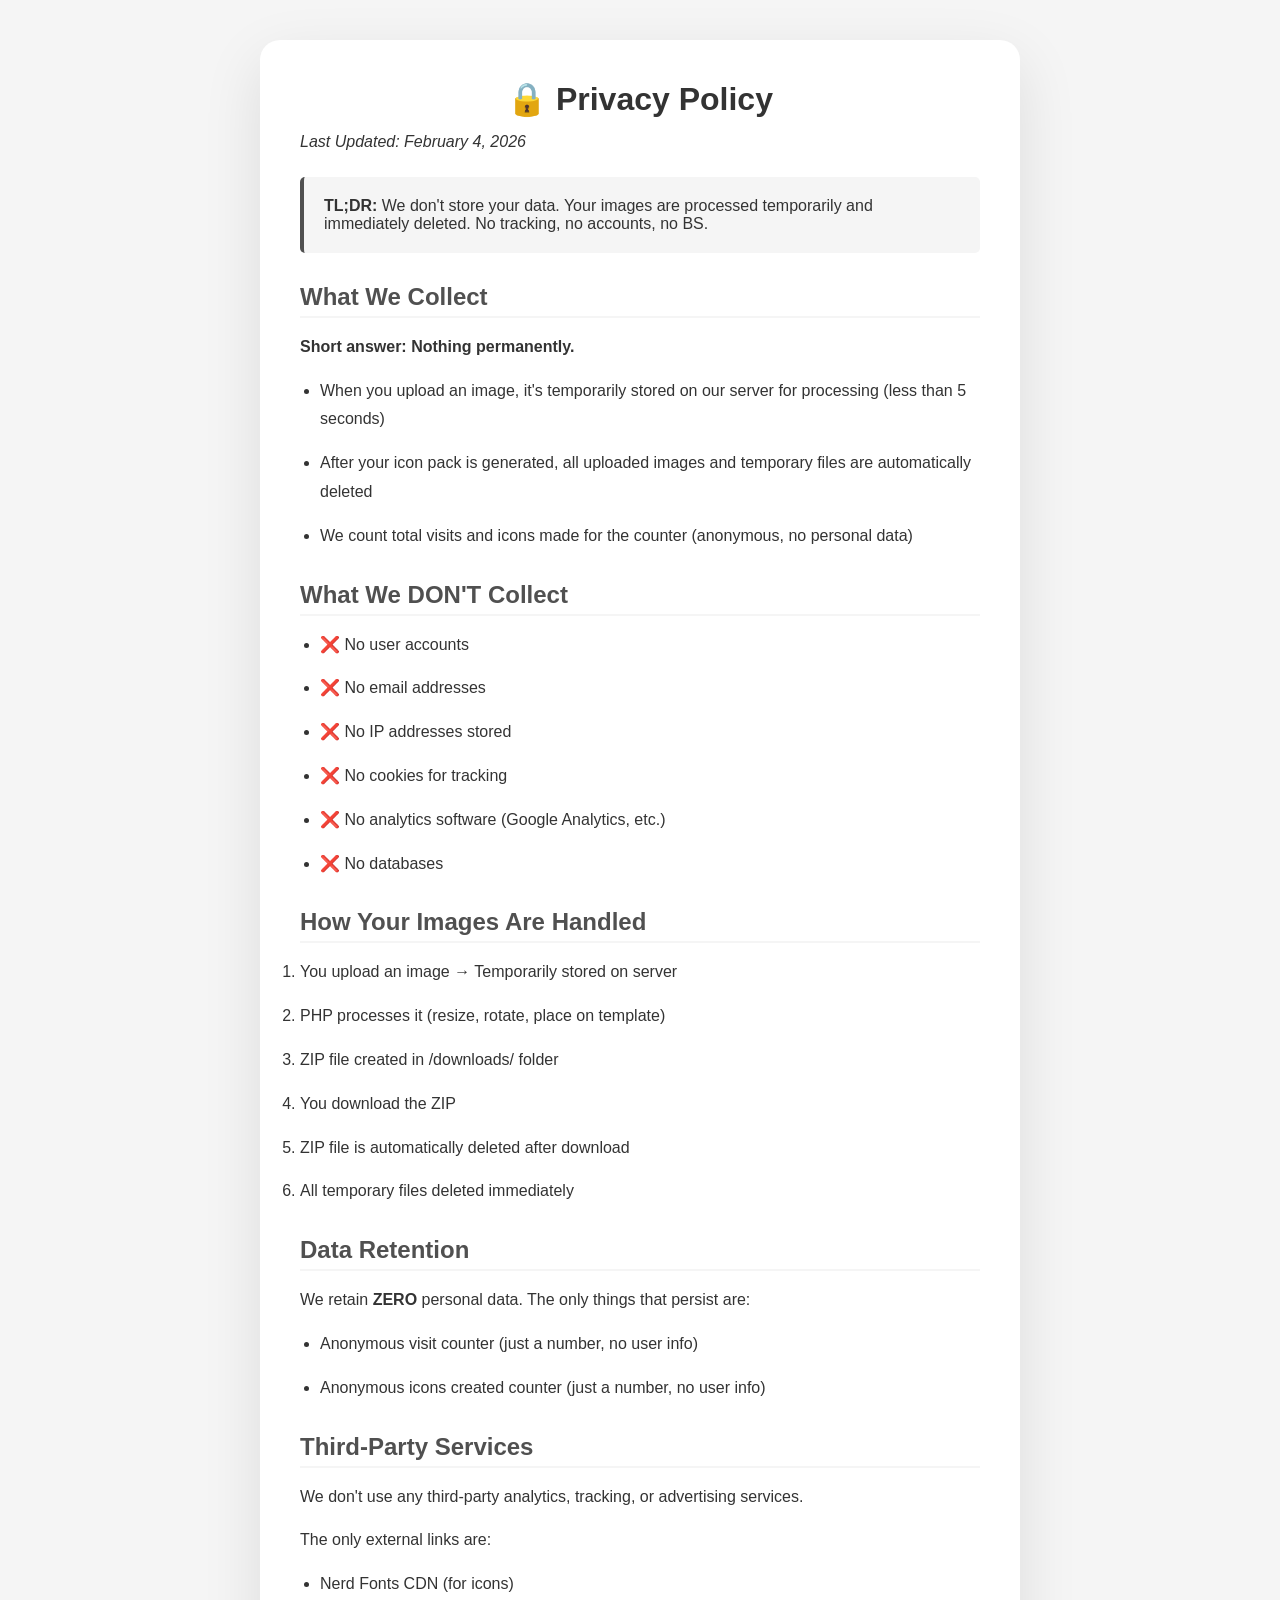
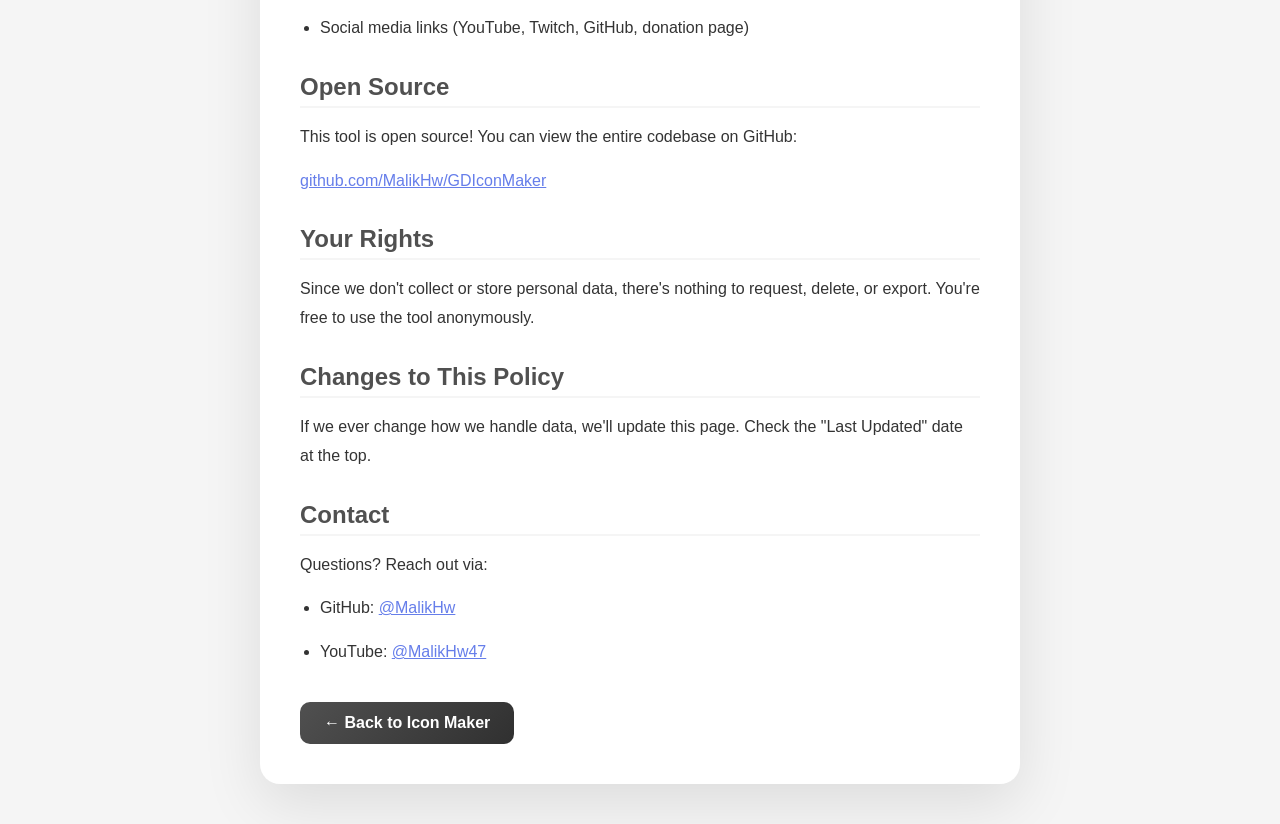
==== privacy.html @ b0028179 "Add files via upload" ====
<!DOCTYPE html>
<html lang="en">
<head>
    <meta charset="UTF-8">
    <meta name="viewport" content="width=device-width, initial-scale=1.0">
    <title>Privacy Policy - GD Custom Icons Maker</title>
    <meta name="robots" content="noindex">
    <link rel="icon" type="image/png" href="pack.png">
    <link rel="stylesheet" href="style.css">
    <style>
        .privacy-container {
            max-width: 800px;
            margin: 0 auto;
            padding: 40px 20px;
        }
        
        .privacy-content {
            background: var(--bg-white);
            padding: 40px;
            border-radius: 20px;
            box-shadow: 0 20px 60px rgba(0, 0, 0, 0.1);
        }
        
        .privacy-content h1 {
            color: var(--text-dark);
            margin-bottom: 10px;
        }
        
        .privacy-content h2 {
            color: var(--primary);
            margin-top: 30px;
            margin-bottom: 15px;
            font-size: 1.5em;
            border-bottom: 2px solid var(--bg-light);
            padding-bottom: 5px;
        }
        
        .privacy-content p, .privacy-content li {
            color: var(--text-dark);
            line-height: 1.8;
            margin-bottom: 15px;
        }
        
        .privacy-content ul {
            margin-left: 20px;
        }
        
        .back-link {
            display: inline-block;
            margin-top: 20px;
            padding: 12px 24px;
            background: linear-gradient(135deg, var(--primary), var(--secondary));
            color: white;
            text-decoration: none;
            border-radius: 10px;
            font-weight: 600;
            transition: all 0.3s ease;
        }
        
        .back-link:hover {
            transform: translateY(-2px);
            box-shadow: 0 10px 25px rgba(0, 0, 0, 0.2);
            background: linear-gradient(135deg, var(--primary-light), var(--primary));
        }
        
        .highlight {
            background: var(--bg-light);
            padding: 20px;
            border-left: 4px solid var(--primary);
            border-radius: 5px;
            margin: 20px 0;
            color: var(--text-dark);
        }

        a {
            color: var(--accent);
            text-decoration: underline;
        }

        a:hover {
            color: var(--primary);
        }
        
        code {
            background: var(--bg-light);
            padding: 2px 8px;
            border-radius: 4px;
            font-family: 'Courier New', monospace;
            font-size: 14px;
            color: var(--primary);
        }
    </style>
</head>
<body>
    <div class="privacy-container">
        <div class="privacy-content">
            <h1>🔒 Privacy Policy</h1>
            <p><em>Last Updated: February 4, 2026</em></p>
            
            <div class="highlight">
                <strong>TL;DR:</strong> We don't store your data. Your images are processed temporarily and immediately deleted. No tracking, no accounts, no BS.
            </div>
            
            <h2>What We Collect</h2>
            <p><strong>Short answer: Nothing permanently.</strong></p>
            <ul>
                <li>When you upload an image, it's temporarily stored on our server for processing (less than 5 seconds)</li>
                <li>After your icon pack is generated, all uploaded images and temporary files are automatically deleted</li>
                <li>We count total visits and icons made for the counter (anonymous, no personal data)</li>
            </ul>
            
            <h2>What We DON'T Collect</h2>
            <ul>
                <li>❌ No user accounts</li>
                <li>❌ No email addresses</li>
                <li>❌ No IP addresses stored</li>
                <li>❌ No cookies for tracking</li>
                <li>❌ No analytics software (Google Analytics, etc.)</li>
                <li>❌ No databases</li>
            </ul>
            
            <h2>How Your Images Are Handled</h2>
            <ol>
                <li>You upload an image → Temporarily stored on server</li>
                <li>PHP processes it (resize, rotate, place on template)</li>
                <li>ZIP file created in /downloads/ folder</li>
                <li>You download the ZIP</li>
                <li>ZIP file is automatically deleted after download</li>
                <li>All temporary files deleted immediately</li>
            </ol>
            
            <h2>Data Retention</h2>
            <p>We retain <strong>ZERO</strong> personal data. The only things that persist are:</p>
            <ul>
                <li>Anonymous visit counter (just a number, no user info)</li>
                <li>Anonymous icons created counter (just a number, no user info)</li>
            </ul>
            
            <h2>Third-Party Services</h2>
            <p>We don't use any third-party analytics, tracking, or advertising services.</p>
            <p>The only external links are:</p>
            <ul>
                <li>Nerd Fonts CDN (for icons)</li>
                <li>Social media links (YouTube, Twitch, GitHub, donation page)</li>
            </ul>
            
            <h2>Open Source</h2>
            <p>This tool is open source! You can view the entire codebase on GitHub:</p>
            <p><a href="https://github.com/MalikHw/GDIconMaker" target="_blank">github.com/MalikHw/GDIconMaker</a></p>
            
            <h2>Your Rights</h2>
            <p>Since we don't collect or store personal data, there's nothing to request, delete, or export. You're free to use the tool anonymously.</p>
            
            <h2>Changes to This Policy</h2>
            <p>If we ever change how we handle data, we'll update this page. Check the "Last Updated" date at the top.</p>
            
            <h2>Contact</h2>
            <p>Questions? Reach out via:</p>
            <ul>
                <li>GitHub: <a href="https://github.com/MalikHw" target="_blank">@MalikHw</a></li>
                <li>YouTube: <a href="https://youtube.com/@MalikHw47" target="_blank">@MalikHw47</a></li>
            </ul>
            
            <a href="index.php" class="back-link">← Back to Icon Maker</a>
        </div>
    </div>
</body>
</html>
---- style.css ----
@import url("https://www.nerdfonts.com/assets/css/webfont.css");

* {
    margin: 0;
    padding: 0;
    box-sizing: border-box;
}

:root {
    color-scheme: light dark;
    --primary: #505050;
    --primary-light: #707070;
    --secondary: #303030;
    --accent: #667eea;
    --bg-light: #f5f5f5;
    --bg-white: #ffffff;
    --text-dark: #333;
    --text-light: #666;
}

@media (prefers-color-scheme: dark) {
    :root {
        --primary: #404040;
        --primary-light: #606060;
        --secondary: #202020;
        --bg-light: #1a1a1a;
        --bg-white: #252525;
        --text-dark: #e0e0e0;
        --text-light: #999;
    }
}

body {
    font-family: 'Segoe UI', Tahoma, Geneva, Verdana, sans-serif;
    background: var(--bg-light);
    min-height: 100vh;
    padding: 0;
    margin: 0;
}

@media (prefers-color-scheme: dark) {
    body {
        background: #111;
    }
}

.milestone-bar {
    position: fixed;
    top: 0;
    left: 0;
    right: 0;
    background: linear-gradient(135deg, #ffd700, #ffed4e);
    color: #000;
    text-align: center;
    padding: 15px 20px;
    font-size: 22px;
    font-weight: 700;
    z-index: 99999;
    box-shadow: 0 4px 15px rgba(0,0,0,0.3);
    animation: milestoneSlide 0.5s ease;
}

@keyframes milestoneSlide {
    from { transform: translateY(-100%); }
    to { transform: translateY(0); }
}

@media (max-width: 768px) {
    body {
        background-attachment: scroll;
    }
}

.extension-buttons-pc {
    position: fixed;
    top: 10px;
    left: 50%;
    transform: translateX(-50%);
    z-index: 9998;
    background: var(--bg-white);
    padding: 10px 20px;
    border-radius: 50px;
    box-shadow: 0 4px 15px rgba(0,0,0,0.2);
    display: none;
}

@media (min-width: 769px) {
    .extension-buttons-pc {
        display: block;
    }
}

.ext-btn-container {
    display: flex;
    align-items: center;
    gap: 10px;
}

.ext-label {
    font-size: 13px;
    font-weight: 600;
    color: var(--text-dark);
}

.ext-btn {
    display: inline-flex;
    align-items: center;
    gap: 5px;
    padding: 6px 14px;
    background: var(--accent);
    color: white;
    text-decoration: none;
    border-radius: 20px;
    font-size: 12px;
    font-weight: 600;
    transition: all 0.3s ease;
}

.ext-btn:hover {
    transform: translateY(-2px);
    box-shadow: 0 4px 12px rgba(102,126,234,0.4);
}

.shortcuts-help {
    position: fixed;
    bottom: 20px;
    right: 20px;
    z-index: 9997;
}

.shortcuts-icon {
    display: flex;
    align-items: center;
    justify-content: center;
    width: 40px;
    height: 40px;
    background: var(--accent);
    color: white;
    border-radius: 50%;
    font-size: 20px;
    font-weight: 700;
    cursor: help;
    box-shadow: 0 4px 15px rgba(102,126,234,0.4);
    transition: all 0.3s ease;
}

.shortcuts-icon:hover {
    transform: scale(1.1);
}

.shortcuts-icon:hover + .shortcuts-tooltip {
    opacity: 1;
    visibility: visible;
    transform: translateY(-10px);
}

.shortcuts-tooltip {
    position: absolute;
    bottom: 50px;
    right: 0;
    background: var(--bg-white);
    padding: 15px;
    border-radius: 10px;
    box-shadow: 0 10px 40px rgba(0,0,0,0.2);
    min-width: 200px;
    opacity: 0;
    visibility: hidden;
    transition: all 0.3s ease;
}

.shortcuts-tooltip strong {
    display: block;
    margin-bottom: 10px;
    color: var(--text-dark);
    font-size: 14px;
}

.shortcuts-tooltip ul {
    list-style: none;
}

.shortcuts-tooltip li {
    padding: 5px 0;
    font-size: 13px;
    color: var(--text-light);
    display: flex;
    align-items: center;
    gap: 10px;
}

.shortcuts-tooltip kbd {
    background: var(--bg-light);
    padding: 2px 8px;
    border-radius: 4px;
    font-family: monospace;
    font-size: 12px;
    color: var(--primary);
    border: 1px solid var(--text-light);
}

.gif-controls {
    margin-top: 15px;
    padding: 15px;
    background: var(--bg-light);
    border-radius: 8px;
}

.gif-controls label {
    display: flex;
    align-items: center;
    gap: 10px;
    font-size: 14px;
    color: var(--text-dark);
    font-weight: 600;
}

.gif-controls input[type="number"] {
    width: 80px;
    padding: 6px 10px;
    border: 2px solid var(--primary);
    border-radius: 6px;
    font-size: 14px;
    font-weight: 600;
}

.gif-warning {
    margin-top: 10px;
    padding: 10px;
    background: #fff3cd;
    border: 2px solid #ffc107;
    border-radius: 6px;
    font-size: 12px;
    color: #856404;
    text-align: center;
}

.gif-badge {
    position: absolute;
    top: 5px;
    right: 5px;
    background: #28a745;
    color: white;
    padding: 2px 8px;
    border-radius: 4px;
    font-size: 10px;
    font-weight: 700;
}

.miku-banner {
    position: fixed;
    top: 50%;
    left: 50%;
    transform: translate(-50%, -50%);
    background: linear-gradient(135deg, #39c5bb, #5eaee5);
    padding: 40px 60px;
    border-radius: 20px;
    box-shadow: 0 20px 60px rgba(0,0,0,0.3);
    z-index: 99999;
    animation: mikuPulse 1s infinite;
}

.miku-banner h1 {
    color: white;
    font-size: 48px;
    text-shadow: 0 2px 10px rgba(0,0,0,0.3);
}

@keyframes mikuPulse {
    0%, 100% { transform: translate(-50%, -50%) scale(1); }
    50% { transform: translate(-50%, -50%) scale(1.05); }
}

.stats-outside {
    position: fixed;
    top: 70px;
    right: 20px;
    display: flex;
    gap: 10px;
    z-index: 9999;
}

.stat-box {
    display: flex;
    flex-direction: column;
    align-items: center;
    padding: 12px 18px;
    background: var(--primary);
    border-radius: 12px;
    color: white;
    min-width: 85px;
    backdrop-filter: blur(5px);
    box-shadow: 0 4px 15px rgba(0, 0, 0, 0.2);
}

.stat-box i {
    font-size: 22px;
    margin-bottom: 6px;
}

.stat-box span {
    font-size: 20px;
    font-weight: 700;
}

.stat-box small {
    font-size: 11px;
    opacity: 0.9;
    text-transform: lowercase;
}

.main-layout {
    display: grid;
    grid-template-columns: 1.2fr 0.8fr;
    grid-template-rows: auto 1fr;
    gap: 20px;
    padding: 20px;
    max-width: 1600px;
    margin: 0 auto;
    min-height: 100vh;
}

.main-container {
    grid-column: 1;
    grid-row: 1 / 3;
    background: var(--bg-white);
    border-radius: 20px;
    padding: 40px;
    box-shadow: 0 10px 40px rgba(0, 0, 0, 0.1);
    margin-top: 60px;
}

.youtube-container {
    grid-column: 2;
    grid-row: 1;
    background: var(--bg-white);
    border-radius: 20px;
    padding: 20px;
    box-shadow: 0 10px 40px rgba(0, 0, 0, 0.1);
    margin-top: 60px;
    min-height: 300px;
}

.changelog-container {
    grid-column: 2;
    grid-row: 2;
    background: var(--bg-white);
    border-radius: 20px;
    padding: 20px;
    box-shadow: 0 10px 40px rgba(0, 0, 0, 0.1);
    max-height: calc(100vh - 400px);
    overflow: hidden;
    display: flex;
    flex-direction: column;
}

.changelog-container h3 {
    color: var(--text-dark);
    margin-bottom: 15px;
    font-size: 18px;
}

.changelog-container iframe {
    flex: 1;
    border: none;
    border-radius: 10px;
    background: var(--bg-light);
}

.youtube-container h3 {
    color: var(--text-dark);
    margin-bottom: 15px;
    font-size: 18px;
}

.youtube-container iframe {
    width: 100%;
    height: 250px;
    border-radius: 10px;
}

.youtube-placeholder {
    background: var(--bg-light);
    border-radius: 10px;
    padding: 30px;
    text-align: center;
    min-height: 250px;
    display: flex;
    flex-direction: column;
    justify-content: center;
    align-items: center;
}

.youtube-placeholder i {
    font-size: 24px;
    color: var(--primary);
    margin-bottom: 10px;
}

.youtube-placeholder p {
    color: var(--text-light);
    margin-bottom: 15px;
    line-height: 1.6;
}

.youtube-placeholder a {
    display: inline-block;
    padding: 12px 24px;
    background: var(--accent);
    color: white;
    text-decoration: none;
    border-radius: 8px;
    font-weight: 600;
    transition: all 0.3s ease;
}

.youtube-placeholder a:hover {
    transform: translateY(-2px);
    box-shadow: 0 5px 15px rgba(102, 126, 234, 0.4);
}

h1 {
    text-align: center;
    margin-bottom: 10px;
}

.logo {
    max-width: 100%;
    height: auto;
}

.subtitle {
    text-align: center;
    color: var(--text-light);
    margin-bottom: 30px;
    font-size: 15px;
}

.tutorial-dropdown {
    margin-bottom: 30px;
    border: 2px solid var(--bg-light);
    border-radius: 10px;
    overflow: hidden;
}

.tutorial-toggle {
    width: 100%;
    padding: 15px 20px;
    background: linear-gradient(135deg, var(--primary) 0%, var(--secondary) 100%);
    color: white;
    border: none;
    font-size: 16px;
    font-weight: 700;
    cursor: pointer;
    display: flex;
    justify-content: space-between;
    align-items: center;
    transition: all 0.3s ease;
}

.tutorial-toggle:hover {
    background: linear-gradient(135deg, var(--primary-light) 0%, var(--primary) 100%);
}

.tutorial-arrow {
    transition: transform 0.3s ease;
}

.tutorial-toggle.active .tutorial-arrow {
    transform: rotate(180deg);
}

.tutorial-content {
    max-height: 0;
    overflow: hidden;
    transition: max-height 0.4s ease;
    background: var(--bg-light);
}

.tutorial-content.active {
    max-height: 2000px;
}

.tutorial-section {
    padding: 20px 25px;
    border-bottom: 1px solid rgba(0,0,0,0.1);
}

.tutorial-section:last-child {
    border-bottom: none;
}

.tutorial-section.alternate {
    background: rgba(255, 243, 205, 0.3);
}

.tutorial-section h3 {
    color: var(--primary);
    margin-bottom: 15px;
    font-size: 18px;
}

.tutorial-section.alternate h3 {
    color: #856404;
}

.tutorial-section ol {
    margin-left: 20px;
    line-height: 1.8;
}

.tutorial-section ol li {
    margin-bottom: 8px;
    color: var(--text-dark);
}

.tutorial-section code {
    background: rgba(80, 80, 80, 0.1);
    padding: 2px 8px;
    border-radius: 4px;
    font-family: 'Courier New', monospace;
    font-size: 14px;
    color: var(--primary);
}

.tutorial-section a {
    color: var(--accent);
    font-weight: 600;
    text-decoration: none;
}

.tutorial-section a:hover {
    text-decoration: underline;
}

.upload-section {
    margin-bottom: 25px;
}

.upload-label {
    display: flex;
    flex-direction: column;
    align-items: center;
    padding: 40px;
    border: 3px dashed var(--primary);
    border-radius: 15px;
    cursor: pointer;
    transition: all 0.3s ease;
    background: var(--bg-light);
    position: relative;
}

.upload-label:hover, .upload-label.dragover {
    border-color: var(--secondary);
    background: rgba(80, 80, 80, 0.05);
}

.upload-icon {
    font-size: 3em;
    margin-bottom: 10px;
    color: var(--primary);
}

input[type="file"] {
    position: absolute;
    width: 100%;
    height: 100%;
    opacity: 0;
    cursor: pointer;
}

.image-preview {
    margin-top: 20px;
    text-align: center;
    display: flex;
    flex-wrap: wrap;
    gap: 10px;
    justify-content: center;
}

.image-preview .preview-item {
    position: relative;
    display: inline-block;
}

.image-preview img {
    max-width: 100px;
    max-height: 100px;
    border-radius: 10px;
    box-shadow: 0 5px 15px rgba(0, 0, 0, 0.1);
}

.image-preview .remove-image {
    position: absolute;
    top: -8px;
    right: -8px;
    background: #dc3545;
    color: white;
    border-radius: 50%;
    width: 24px;
    height: 24px;
    display: flex;
    align-items: center;
    justify-content: center;
    cursor: pointer;
    font-weight: bold;
    border: 2px solid white;
}

.image-preview .remove-image:hover {
    background: #c92a2a;
}

.image-preview .icon-number {
    width: 100%;
    margin-top: 5px;
    padding: 4px;
    text-align: center;
    border: 2px solid var(--bg-light);
    border-radius: 5px;
    font-size: 12px;
    font-weight: 600;
    background: var(--bg-white);
    color: var(--text-dark);
}

.image-preview .icon-number:focus {
    outline: none;
    border-color: var(--primary);
}

.pack-icon-upload {
    display: flex;
    gap: 15px;
    align-items: center;
}

.pack-icon-upload input[type="file"] {
    display: none;
}

.pack-icon-label {
    display: inline-flex;
    align-items: center;
    gap: 8px;
    padding: 10px 20px;
    background: var(--bg-light);
    color: var(--text-dark);
    border-radius: 8px;
    cursor: pointer;
    font-size: 14px;
    transition: all 0.3s ease;
    border: 2px solid var(--bg-light);
}

.pack-icon-label:hover {
    background: var(--primary);
    color: white;
    border-color: var(--primary);
}

#packIconPreview {
    position: relative;
    display: inline-block;
}

#packIconPreview img {
    width: 80px;
    height: 80px;
    border-radius: 8px;
    border: 2px solid var(--primary);
    object-fit: cover;
}

.remove-pack-icon {
    position: absolute;
    top: -8px;
    right: -8px;
    background: #dc3545;
    color: white;
    border-radius: 50%;
    width: 24px;
    height: 24px;
    display: flex;
    align-items: center;
    justify-content: center;
    cursor: pointer;
    font-weight: bold;
    border: 2px solid white;
    font-size: 16px;
    line-height: 1;
    padding: 0;
}

.remove-pack-icon:hover {
    background: #c92a2a;
}

.ball-options {
    display: flex;
    gap: 20px;
    flex-wrap: wrap;
}

.ball-checkbox {
    display: flex;
    align-items: center;
    gap: 8px;
    cursor: pointer;
    font-size: 14px;
    color: var(--text-dark);
}

.ball-checkbox input[type="checkbox"] {
    width: 18px;
    height: 18px;
    cursor: pointer;
}

.ball-checkbox span {
    user-select: none;
}

.crop-modal {
    position: fixed;
    inset: 0;
    background: rgba(0, 0, 0, 0.75);
    backdrop-filter: blur(3px);
    -webkit-backdrop-filter: blur(3px);
    display: none;
    justify-content: center;
    align-items: center;
    z-index: 10000;
    opacity: 0;
    transition: opacity 0.3s ease;
}

.crop-modal.active {
    display: flex;
    opacity: 1;
}

.crop-modal-content {
    background: var(--bg-white);
    border-radius: 20px;
    padding: 30px;
    max-width: 90vw;
    max-height: 90vh;
    overflow: auto;
    box-shadow: 0 20px 60px rgba(0, 0, 0, 0.5);
}

.crop-header {
    display: flex;
    justify-content: space-between;
    align-items: center;
    margin-bottom: 20px;
}

.crop-header h3 {
    color: var(--text-dark);
    font-size: 20px;
}

.crop-progress {
    color: var(--text-light);
    font-size: 14px;
}

.crop-container {
    display: flex;
    gap: 30px;
    align-items: flex-start;
}

.crop-canvas-wrapper {
    flex: 1;
    text-align: center;
}

#cropCanvas {
    max-width: 100%;
    max-height: 60vh;
    border: 2px solid var(--primary);
    border-radius: 8px;
    cursor: crosshair;
    touch-action: none;
}

.crop-tip {
    margin-top: 15px;
    padding: 10px;
    background: var(--bg-light);
    border-radius: 8px;
    font-size: 12px;
    color: var(--text-light);
    text-align: center;
}

.crop-controls {
    margin-top: 20px;
    display: flex;
    gap: 10px;
    justify-content: center;
    flex-wrap: wrap;
}

.crop-btn {
    padding: 12px 30px;
    border: none;
    border-radius: 8px;
    font-weight: 600;
    cursor: pointer;
    transition: all 0.3s ease;
    font-size: 16px;
}

.crop-btn:disabled {
    opacity: 0.4;
    cursor: not-allowed;
}

.crop-btn.primary {
    background: var(--accent);
    color: white;
}

.crop-btn.primary:hover:not(:disabled) {
    transform: translateY(-2px);
    box-shadow: 0 5px 15px rgba(102, 126, 234, 0.4);
}

.crop-btn.accent {
    background: #28a745;
    color: white;
}

.crop-btn.accent:hover {
    background: #218838;
    transform: translateY(-2px);
}

.crop-btn.secondary {
    background: var(--primary);
    color: white;
}

.crop-btn.secondary:hover {
    background: var(--primary-light);
    transform: translateY(-2px);
}

.crop-btn.reset {
    background: #6c757d;
    color: white;
}

.crop-btn.reset:hover {
    background: #5a6268;
}

.crop-btn.undo, .crop-btn.redo {
    background: #17a2b8;
    color: white;
}

.crop-btn.undo:hover:not(:disabled), .crop-btn.redo:hover:not(:disabled) {
    background: #138496;
}

.form-group {
    margin-bottom: 20px;
}

.form-group label {
    display: block;
    margin-bottom: 8px;
    color: var(--text-dark);
    font-weight: 600;
    font-size: 14px;
}

.form-group label i {
    color: var(--primary);
    margin-right: 5px;
}

.form-group input {
    width: 100%;
    padding: 12px 15px;
    border: 2px solid var(--bg-light);
    border-radius: 8px;
    font-size: 16px;
    transition: border-color 0.3s ease;
    background: var(--bg-white);
    color: var(--text-dark);
}

.form-group input:focus {
    outline: none;
    border-color: var(--primary);
}

.submit-btn {
    width: 100%;
    padding: 15px;
    background: var(--accent);
    color: white;
    border: none;
    border-radius: 10px;
    font-size: 18px;
    font-weight: 600;
    cursor: pointer;
    transition: transform 0.2s ease, box-shadow 0.2s ease;
}

.submit-btn:hover {
    transform: translateY(-2px);
    box-shadow: 0 10px 25px rgba(102, 126, 234, 0.4);
}

.submit-btn:active {
    transform: translateY(0);
}

.submit-btn:disabled {
    opacity: 0.6;
    cursor: not-allowed;
}

.nf-spin {
    animation: spin 1s linear infinite;
}

@keyframes spin {
    from { transform: rotate(0deg); }
    to { transform: rotate(360deg); }
}

.result {
    margin-top: 25px;
    padding: 20px;
    border-radius: 10px;
    text-align: center;
}

.result.success {
    background: #d4edda;
    color: #155724;
    border: 2px solid #c3e6cb;
}

.result.error {
    background: #f8d7da;
    color: #721c24;
    border: 2px solid #f5c6cb;
}

.result.warning {
    background: #fff3cd;
    color: #856404;
    border: 2px solid #ffeeba;
}

.footer {
    margin-top: 40px;
    padding-top: 20px;
    border-top: 2px solid var(--bg-light);
    text-align: center;
}

.footer p {
    color: var(--text-light);
    margin-bottom: 15px;
    font-size: 14px;
}

.footer strong {
    color: var(--primary);
}

.social-links {
    display: flex;
    justify-content: center;
    gap: 15px;
    flex-wrap: wrap;
}

.social-links a {
    display: inline-flex;
    align-items: center;
    gap: 5px;
    padding: 8px 15px;
    background: var(--bg-light);
    color: var(--text-dark);
    text-decoration: none;
    border-radius: 20px;
    font-size: 14px;
    transition: all 0.3s ease;
}

.social-links a:hover {
    transform: translateY(-2px);
    box-shadow: 0 5px 15px rgba(0, 0, 0, 0.1);
}

.social-links a.donate-link {
    background: linear-gradient(135deg, #ff6b6b, #ee5a6f);
    color: white;
    font-weight: 600;
    cursor: pointer;
}

.social-links a.donate-link:hover {
    background: linear-gradient(135deg, #ee5a6f, #c92a2a);
}

.footer-links {
    margin-top: 15px;
    display: flex;
    justify-content: center;
    gap: 20px;
    flex-wrap: wrap;
}

.footer-links a {
    color: var(--accent);
    text-decoration: none;
    font-size: 13px;
    display: flex;
    align-items: center;
    gap: 5px;
    transition: all 0.3s ease;
}

.footer-links a:hover {
    color: var(--primary);
    text-decoration: underline;
}

.modal-overlay {
    position: fixed;
    inset: 0;
    background: rgba(0, 0, 0, 0.65);
    backdrop-filter: blur(3px);
    -webkit-backdrop-filter: blur(3px);
    display: flex;
    justify-content: center;
    align-items: center;
    z-index: 9999;
    opacity: 0;
    pointer-events: none;
    transition: opacity 0.3s ease;
    padding: 20px;
    overflow-y: auto;
}

.modal-overlay.active {
    opacity: 1;
    pointer-events: auto;
}

.modal {
    background: var(--bg-white);
    border-radius: 20px;
    max-width: 500px;
    width: 100%;
    box-shadow: 0 20px 60px rgba(0, 0, 0, 0.5);
    transform: scale(0.92) translateY(16px);
    opacity: 0;
    transition: transform 0.3s cubic-bezier(0.34, 1.56, 0.64, 1),
                opacity  0.3s ease;
    max-height: calc(100vh - 40px);
    overflow-y: auto;
    margin: auto;
}

.modal-overlay.active .modal {
    transform: scale(1) translateY(0);
    opacity: 1;
}

.modal-content {
    padding: 40px;
    position: relative;
}

.modal-header {
    text-align: center;
    margin-bottom: 20px;
}

.modal-header h2 {
    color: var(--text-dark);
    margin-top: 15px;
    font-size: 24px;
}

.modal-sub {
    color: var(--text-light);
    font-size: 13px;
    margin-top: 6px;
    text-align: center;
}

.modal-body {
    text-align: center;
}

.modal-buttons {
    display: flex;
    flex-direction: column;
    gap: 12px;
    margin-top: 20px;
}

.modal-close-x {
    position: absolute;
    top: 14px;
    right: 16px;
    background: none;
    border: none;
    color: var(--text-light);
    font-size: 20px;
    cursor: pointer;
    line-height: 1;
    padding: 4px 8px;
    border-radius: 6px;
    transition: color 0.15s, background 0.15s;
    display: flex;
    align-items: center;
    justify-content: center;
}

.modal-close-x:hover {
    color: #e74c3c;
    background: rgba(231, 76, 60, 0.1);
}

.modal-btn {
    padding: 15px 30px;
    border: none;
    border-radius: 10px;
    font-size: 16px;
    font-weight: 600;
    cursor: pointer;
    transition: all 0.3s ease;
    text-decoration: none;
    display: flex;
    align-items: center;
    justify-content: center;
    gap: 8px;
}

.modal-btn.donate-btn {
    background: linear-gradient(135deg, #ff6b6b, #ee5a6f);
    color: white;
}

.modal-btn.donate-btn:hover {
    background: linear-gradient(135deg, #ee5a6f, #c92a2a);
    transform: translateY(-2px);
    box-shadow: 0 10px 25px rgba(255, 107, 107, 0.4);
}

.modal-btn.download-btn,
.modal-btn.copy-btn {
    background: var(--accent);
    color: white;
}

.modal-btn.download-btn:hover,
.modal-btn.copy-btn:hover {
    background: var(--primary);
    transform: translateY(-2px);
    box-shadow: 0 10px 25px rgba(80, 80, 80, 0.4);
}

.modal-btn.close-btn {
    background: #6c757d;
    color: white;
}

.modal-btn.close-btn:hover {
    background: #5a6268;
    transform: translateY(-2px);
    box-shadow: 0 10px 25px rgba(108, 117, 125, 0.4);
}

.share-text-box {
    background: var(--bg-light);
    border: 2px solid rgba(0,0,0,0.1);
    border-radius: 10px;
    padding: 15px;
    margin: 15px 0;
}

.share-text-box textarea {
    width: 100%;
    min-height: 120px;
    border: none;
    background: transparent;
    font-family: 'Segoe UI', sans-serif;
    font-size: 14px;
    color: var(--text-dark);
    resize: vertical;
    outline: none;
}

.donate-modal {
    max-width: 420px;
}

.donate-modal .modal-content {
    padding: 32px 28px 24px;
}

.donate-modal .modal-header i {
    font-size: 40px;
}

.dd-btn-row {
    display: flex;
    flex-direction: column;
    gap: 10px;
    margin-bottom: 20px;
    text-align: left;
}

.dd-link-btn {
    display: flex;
    align-items: center;
    gap: 12px;
    background: var(--bg-light);
    border: 1.5px solid transparent;
    border-radius: 10px;
    padding: 13px 16px;
    color: var(--text-dark);
    text-decoration: none;
    font-size: 14px;
    font-weight: 600;
    cursor: pointer;
    transition: border-color 0.15s, background 0.15s, transform 0.12s, color 0.15s;
}

.dd-link-btn:hover {
    border-color: var(--accent);
    background: rgba(102, 126, 234, 0.08);
    color: var(--accent);
    transform: translateX(4px);
}

.dd-link-btn .dd-icon {
    font-size: 20px;
    flex-shrink: 0;
    width: 26px;
    text-align: center;
}

.dd-link-btn .dd-label {
    flex: 1;
    line-height: 1.3;
}

.dd-link-btn .dd-sub {
    font-size: 11px;
    font-weight: 400;
    color: var(--text-light);
    display: block;
    margin-top: 2px;
}

.dd-link-btn:hover .dd-sub {
    opacity: 0.75;
}

.dd-link-btn .dd-arrow {
    font-size: 12px;
    opacity: 0.4;
    flex-shrink: 0;
}

.dd-kofi-wrap {
    border-top: 1px solid rgba(128,128,128,0.15);
    padding-top: 16px;
    display: flex;
    justify-content: center;
}

.icon-request-card {
    margin-top: 30px;
    padding: 30px;
    background: var(--bg-light);
    border-radius: 15px;
    text-align: center;
    border: 2px solid rgba(102, 126, 234, 0.2);
}

.icon-request-content h3 {
    color: var(--text-dark);
    margin: 15px 0 10px;
    font-size: 20px;
}

.icon-request-content p {
    color: var(--text-light);
    margin-bottom: 20px;
    line-height: 1.6;
}

.icon-request-btn {
    display: inline-flex;
    align-items: center;
    gap: 8px;
    padding: 12px 24px;
    background: var(--accent);
    color: white;
    text-decoration: none;
    border-radius: 8px;
    font-weight: 600;
    font-size: 14px;
    transition: all 0.3s ease;
}

.icon-request-btn:hover {
    transform: translateY(-2px);
    box-shadow: 0 5px 15px rgba(102, 126, 234, 0.4);
}

@media (max-width: 1200px) {
    .main-layout {
        grid-template-columns: 1fr;
        grid-template-rows: auto auto auto;
    }

    .main-container {
        grid-column: 1;
        grid-row: 2;
        margin-top: 20px;
    }

    .youtube-container {
        grid-column: 1;
        grid-row: 1;
        margin-top: 80px;
    }

    .changelog-container {
        grid-column: 1;
        grid-row: 3;
        max-height: 400px;
    }

    .stats-outside {
        position: static;
        justify-content: center;
        padding: 20px 0;
    }
}

@media (max-width: 768px) {
    .main-layout {
        padding: 10px;
        gap: 15px;
    }

    .main-container,
    .youtube-container,
    .changelog-container {
        padding: 20px;
    }

    h1 {
        font-size: 1.5em;
    }

    .crop-container {
        flex-direction: column;
    }

    .pack-icon-upload {
        flex-direction: column;
        align-items: flex-start;
    }

    .pack-icon-label {
        width: 100%;
        justify-content: center;
    }

    .ball-options {
        flex-direction: column;
        gap: 10px;
    }

    .image-preview .icon-number {
        font-size: 11px;
        padding: 3px;
    }

    .social-links {
        flex-direction: column;
        align-items: stretch;
    }

    .social-links a {
        justify-content: center;
    }

    .modal-content {
        padding: 25px;
    }

    .modal-header h2 {
        font-size: 20px;
    }

    .crop-controls {
        gap: 5px;
    }

    .crop-btn {
        padding: 10px 15px;
        font-size: 14px;
    }

    .shortcuts-help {
        bottom: 80px;
    }

    .donate-modal .modal-content {
        padding: 24px 16px 18px;
    }
}
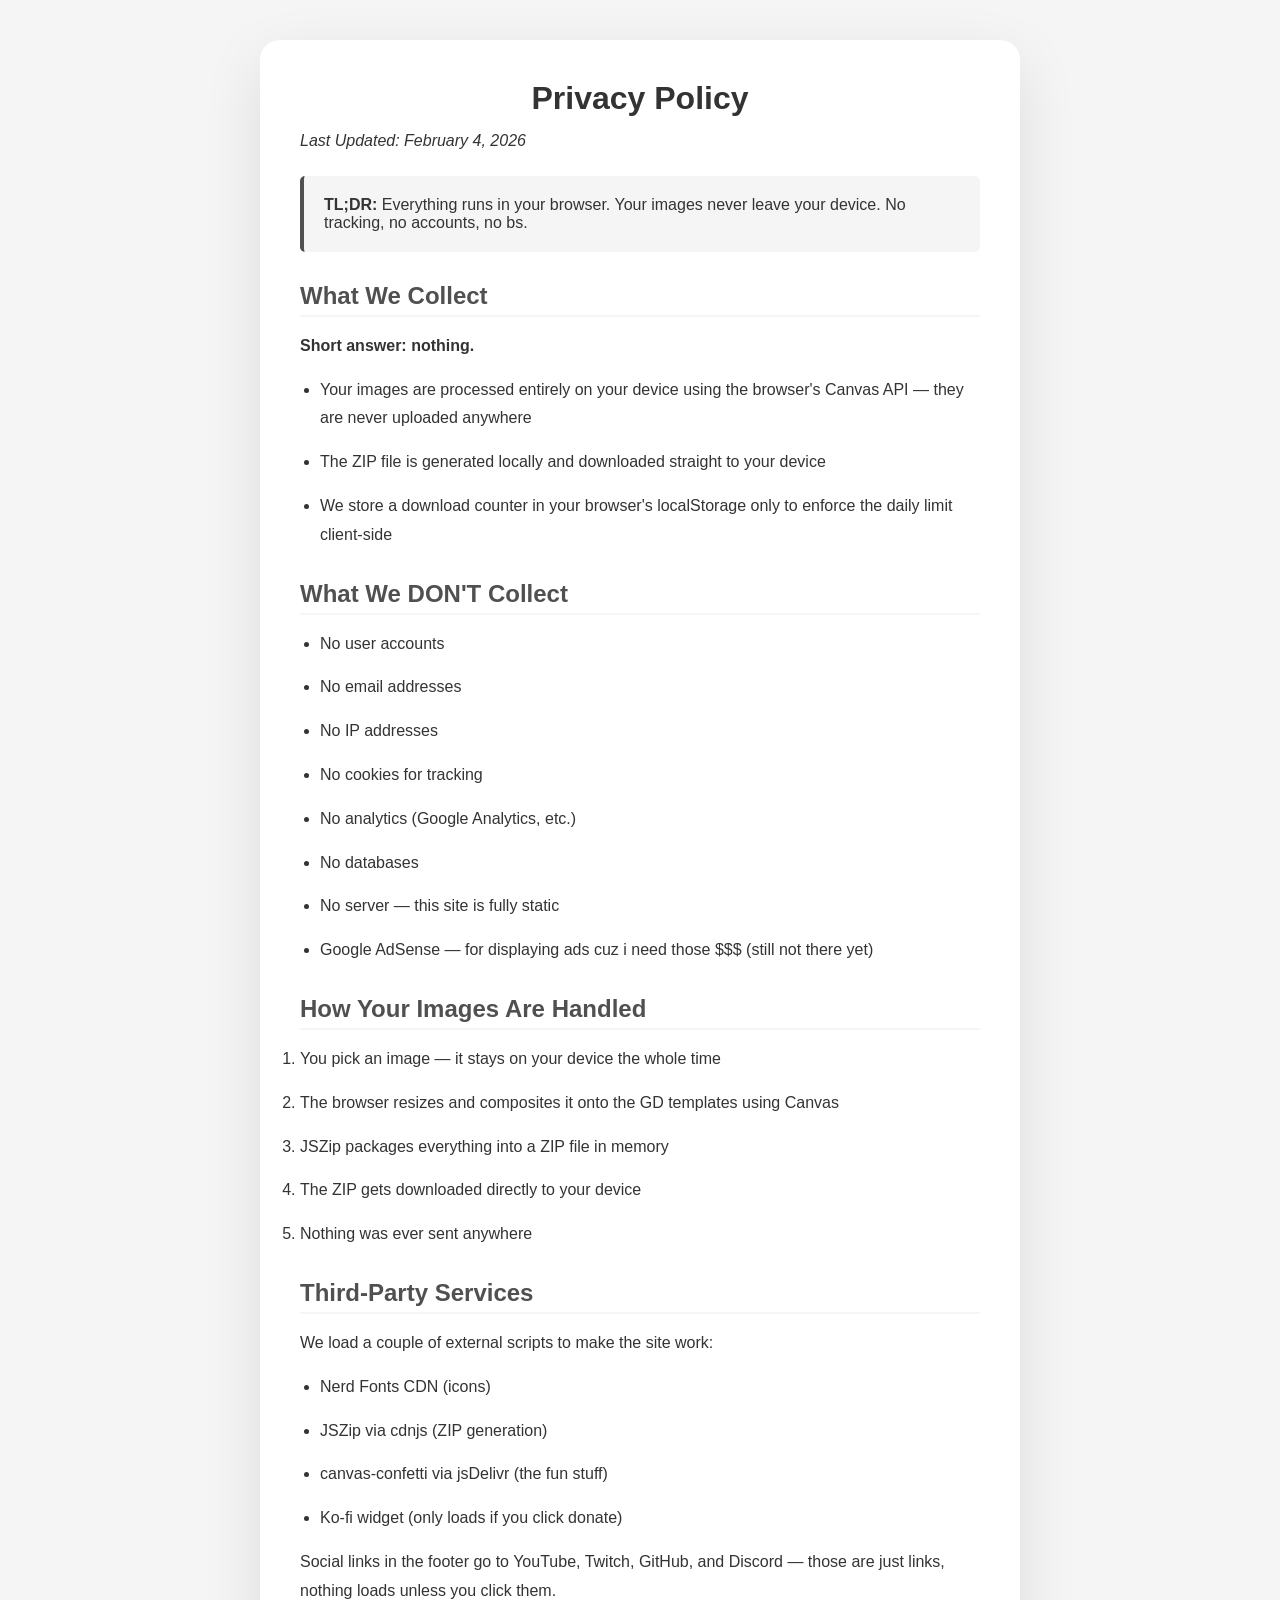
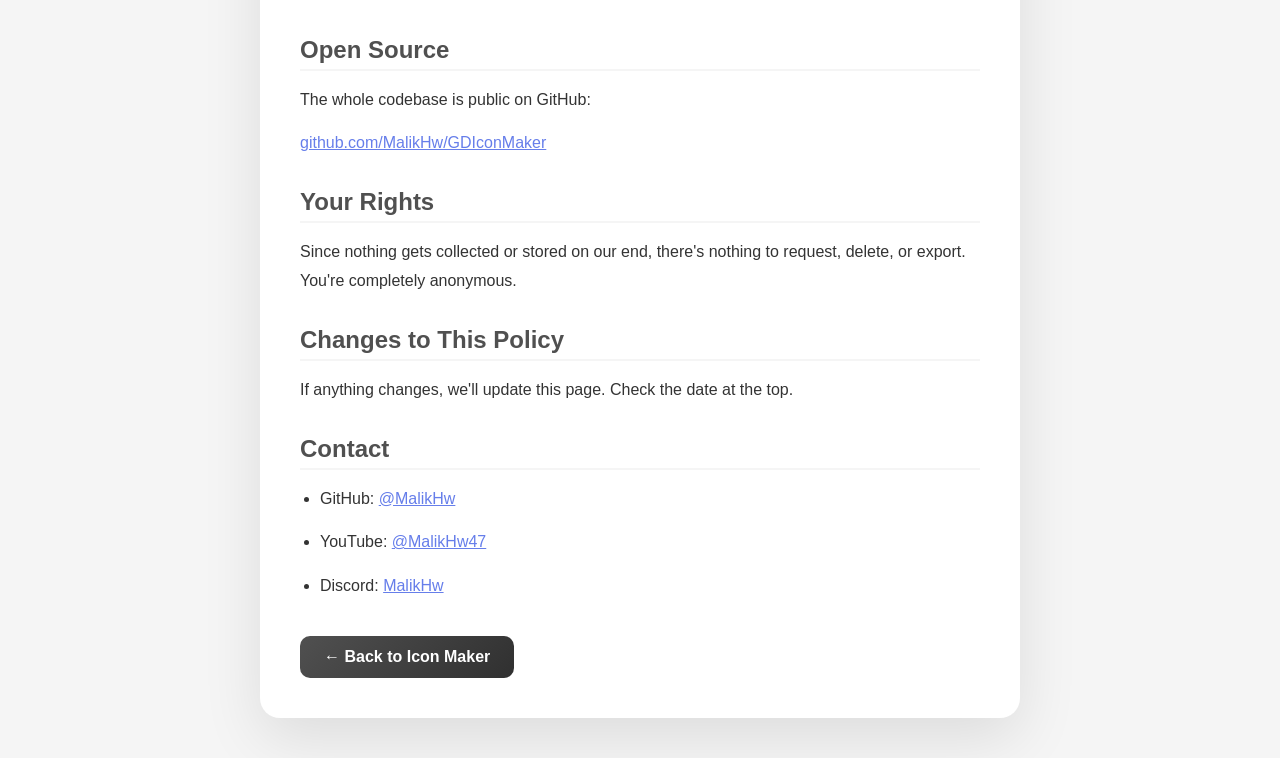
==== commit 12bfbedb: "Revise privacy policy text and links Updated privacy policy content for clarity and accuracy." ====
--- a/privacy.html
+++ b/privacy.html
@@ -13,19 +13,19 @@
             margin: 0 auto;
             padding: 40px 20px;
         }
-        
+
         .privacy-content {
             background: var(--bg-white);
             padding: 40px;
             border-radius: 20px;
             box-shadow: 0 20px 60px rgba(0, 0, 0, 0.1);
         }
-        
+
         .privacy-content h1 {
             color: var(--text-dark);
             margin-bottom: 10px;
         }
-        
+
         .privacy-content h2 {
             color: var(--primary);
             margin-top: 30px;
@@ -34,17 +34,17 @@
             border-bottom: 2px solid var(--bg-light);
             padding-bottom: 5px;
         }
-        
+
         .privacy-content p, .privacy-content li {
             color: var(--text-dark);
             line-height: 1.8;
             margin-bottom: 15px;
         }
-        
+
         .privacy-content ul {
             margin-left: 20px;
         }
-        
+
         .back-link {
             display: inline-block;
             margin-top: 20px;
@@ -56,13 +56,13 @@
             font-weight: 600;
             transition: all 0.3s ease;
         }
-        
+
         .back-link:hover {
             transform: translateY(-2px);
             box-shadow: 0 10px 25px rgba(0, 0, 0, 0.2);
             background: linear-gradient(135deg, var(--primary-light), var(--primary));
         }
-        
+
         .highlight {
             background: var(--bg-light);
             padding: 20px;
@@ -80,7 +80,7 @@
         a:hover {
             color: var(--primary);
         }
-        
+
         code {
             background: var(--bg-light);
             padding: 2px 8px;
@@ -94,74 +94,70 @@
 <body>
     <div class="privacy-container">
         <div class="privacy-content">
-            <h1>🔒 Privacy Policy</h1>
+            <h1>Privacy Policy</h1>
             <p><em>Last Updated: February 4, 2026</em></p>
-            
+
             <div class="highlight">
-                <strong>TL;DR:</strong> We don't store your data. Your images are processed temporarily and immediately deleted. No tracking, no accounts, no BS.
+                <strong>TL;DR:</strong> Everything runs in your browser. Your images never leave your device. No tracking, no accounts, no bs.
             </div>
-            
+
             <h2>What We Collect</h2>
-            <p><strong>Short answer: Nothing permanently.</strong></p>
+            <p><strong>Short answer: nothing.</strong></p>
             <ul>
-                <li>When you upload an image, it's temporarily stored on our server for processing (less than 5 seconds)</li>
-                <li>After your icon pack is generated, all uploaded images and temporary files are automatically deleted</li>
-                <li>We count total visits and icons made for the counter (anonymous, no personal data)</li>
+                <li>Your images are processed entirely on your device using the browser's Canvas API — they are never uploaded anywhere</li>
+                <li>The ZIP file is generated locally and downloaded straight to your device</li>
+                <li>We store a download counter in your browser's localStorage only to enforce the daily limit client-side</li>
             </ul>
-            
+
             <h2>What We DON'T Collect</h2>
             <ul>
-                <li>❌ No user accounts</li>
-                <li>❌ No email addresses</li>
-                <li>❌ No IP addresses stored</li>
-                <li>❌ No cookies for tracking</li>
-                <li>❌ No analytics software (Google Analytics, etc.)</li>
-                <li>❌ No databases</li>
+                <li>No user accounts</li>
+                <li>No email addresses</li>
+                <li>No IP addresses</li>
+                <li>No cookies for tracking</li>
+                <li>No analytics (Google Analytics, etc.)</li>
+                <li>No databases</li>
+                <li>No server — this site is fully static</li>
+                <li>Google AdSense — for displaying ads cuz i need those $$$ (still not there yet)</li>
             </ul>
-            
+
             <h2>How Your Images Are Handled</h2>
             <ol>
-                <li>You upload an image → Temporarily stored on server</li>
-                <li>PHP processes it (resize, rotate, place on template)</li>
-                <li>ZIP file created in /downloads/ folder</li>
-                <li>You download the ZIP</li>
-                <li>ZIP file is automatically deleted after download</li>
-                <li>All temporary files deleted immediately</li>
+                <li>You pick an image — it stays on your device the whole time</li>
+                <li>The browser resizes and composites it onto the GD templates using Canvas</li>
+                <li>JSZip packages everything into a ZIP file in memory</li>
+                <li>The ZIP gets downloaded directly to your device</li>
+                <li>Nothing was ever sent anywhere</li>
             </ol>
-            
-            <h2>Data Retention</h2>
-            <p>We retain <strong>ZERO</strong> personal data. The only things that persist are:</p>
+
+            <h2>Third-Party Services</h2>
+            <p>We load a couple of external scripts to make the site work:</p>
             <ul>
-                <li>Anonymous visit counter (just a number, no user info)</li>
-                <li>Anonymous icons created counter (just a number, no user info)</li>
+                <li>Nerd Fonts CDN (icons)</li>
+                <li>JSZip via cdnjs (ZIP generation)</li>
+                <li>canvas-confetti via jsDelivr (the fun stuff)</li>
+                <li>Ko-fi widget (only loads if you click donate)</li>
             </ul>
-            
-            <h2>Third-Party Services</h2>
-            <p>We don't use any third-party analytics, tracking, or advertising services.</p>
-            <p>The only external links are:</p>
-            <ul>
-                <li>Nerd Fonts CDN (for icons)</li>
-                <li>Social media links (YouTube, Twitch, GitHub, donation page)</li>
-            </ul>
-            
+            <p>Social links in the footer go to YouTube, Twitch, GitHub, and Discord — those are just links, nothing loads unless you click them.</p>
+
             <h2>Open Source</h2>
-            <p>This tool is open source! You can view the entire codebase on GitHub:</p>
+            <p>The whole codebase is public on GitHub:</p>
             <p><a href="https://github.com/MalikHw/GDIconMaker" target="_blank">github.com/MalikHw/GDIconMaker</a></p>
-            
+
             <h2>Your Rights</h2>
-            <p>Since we don't collect or store personal data, there's nothing to request, delete, or export. You're free to use the tool anonymously.</p>
-            
+            <p>Since nothing gets collected or stored on our end, there's nothing to request, delete, or export. You're completely anonymous.</p>
+
             <h2>Changes to This Policy</h2>
-            <p>If we ever change how we handle data, we'll update this page. Check the "Last Updated" date at the top.</p>
-            
+            <p>If anything changes, we'll update this page. Check the date at the top.</p>
+
             <h2>Contact</h2>
-            <p>Questions? Reach out via:</p>
             <ul>
                 <li>GitHub: <a href="https://github.com/MalikHw" target="_blank">@MalikHw</a></li>
                 <li>YouTube: <a href="https://youtube.com/@MalikHw47" target="_blank">@MalikHw47</a></li>
+                <li>Discord: <a href="https://discord.gg/5MaBbtTy" target="_blank">MalikHw</a></li>
             </ul>
-            
-            <a href="index.php" class="back-link">← Back to Icon Maker</a>
+
+            <a href="index.html" class="back-link">← Back to Icon Maker</a>
         </div>
     </div>
 </body>
